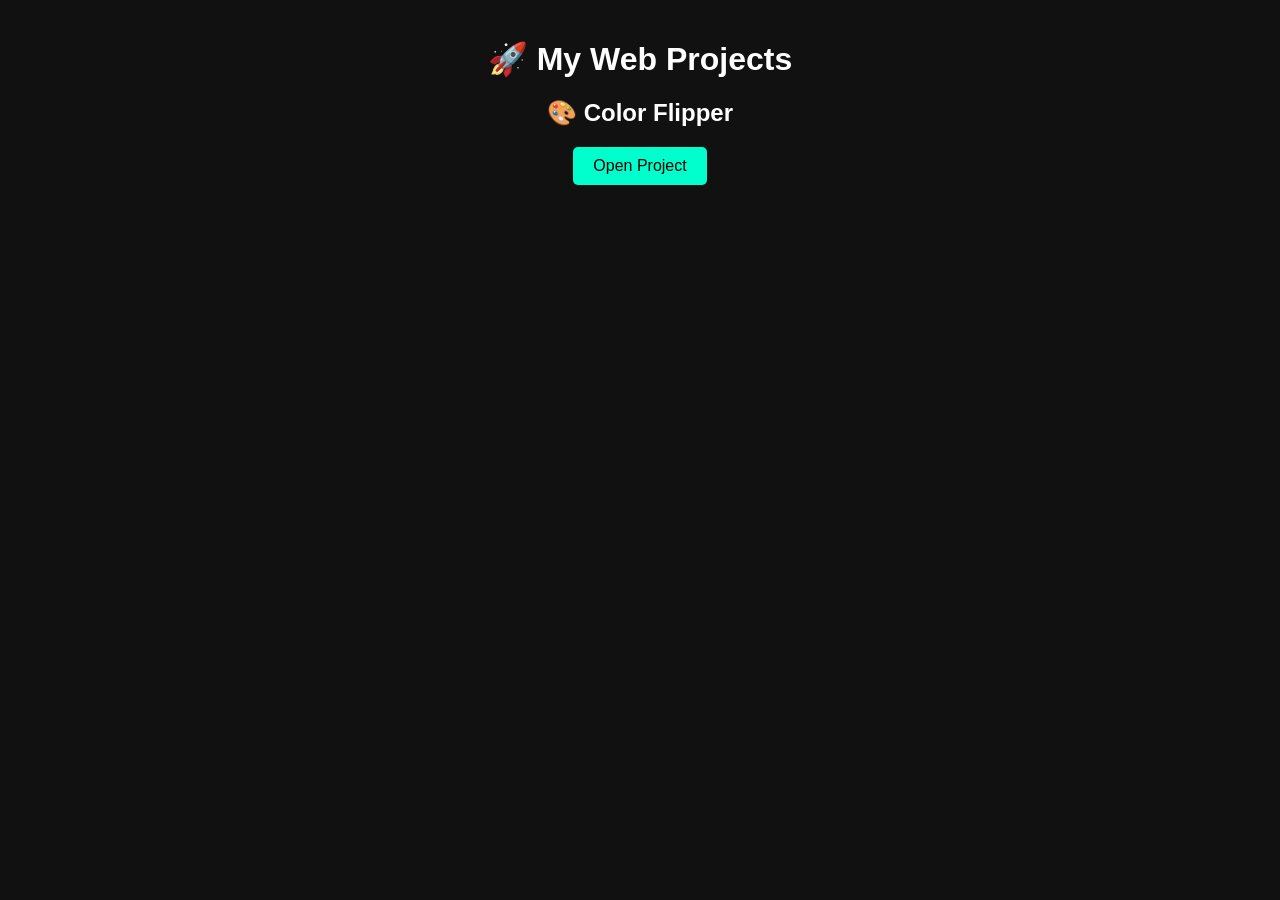
==== index.html @ 4b4d39d6 "HTML File" ====
<!DOCTYPE html>
<html lang="en">
<head>
  <meta charset="UTF-8">
  <title>My Web Projects</title>
  <style>
    body {
      font-family: Arial;
      text-align: center;
      background: #111;
      color: #fff;
    }
    h1 {
      margin-top: 40px;
    }
    .project {
      margin: 20px;
    }
    a {
      display: inline-block;
      padding: 10px 20px;
      background: #00ffcc;
      color: #000;
      text-decoration: none;
      border-radius: 5px;
    }
  </style>
</head>
<body>

  <h1>🚀 My Web Projects</h1>

  <div class="project">
    <h2>🎨 Color Flipper</h2>
    <a href="js-projects/color-flipper/index.html">Open Project</a>
  </div>

</body>
</html>
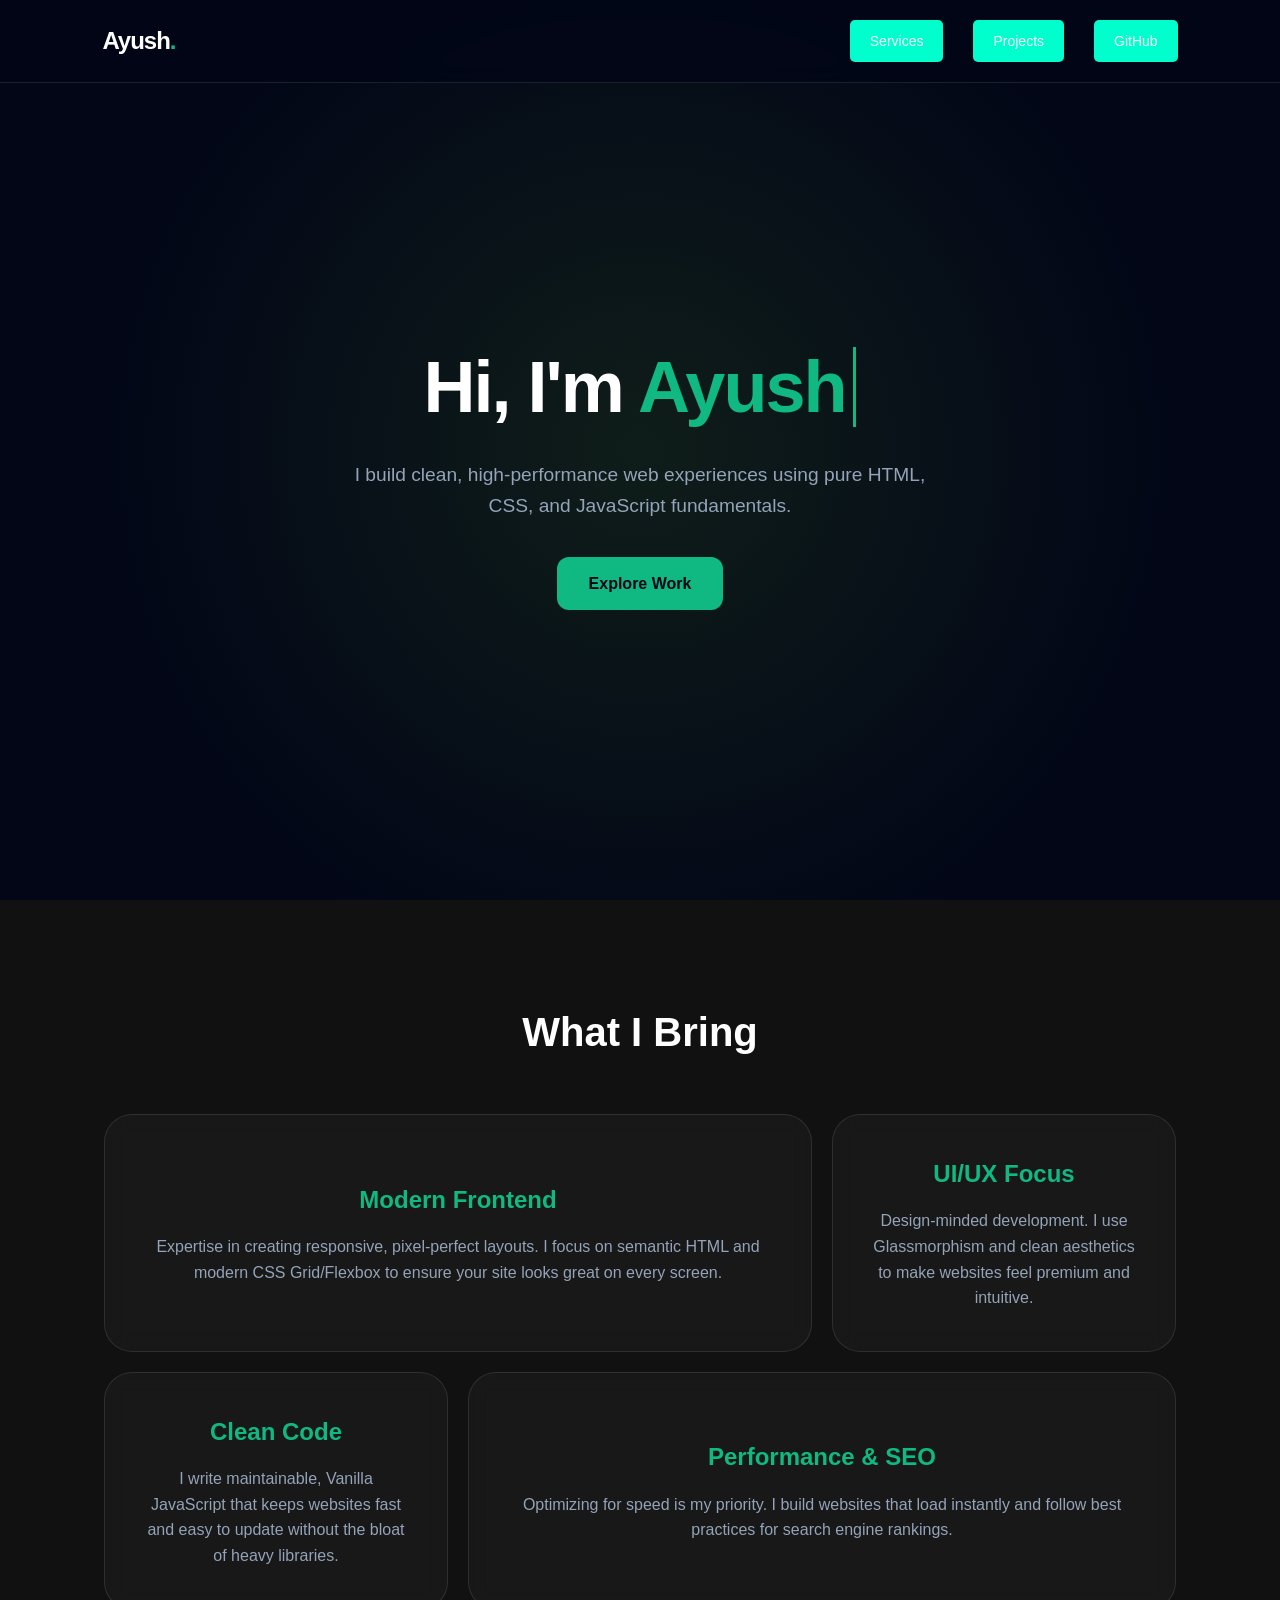
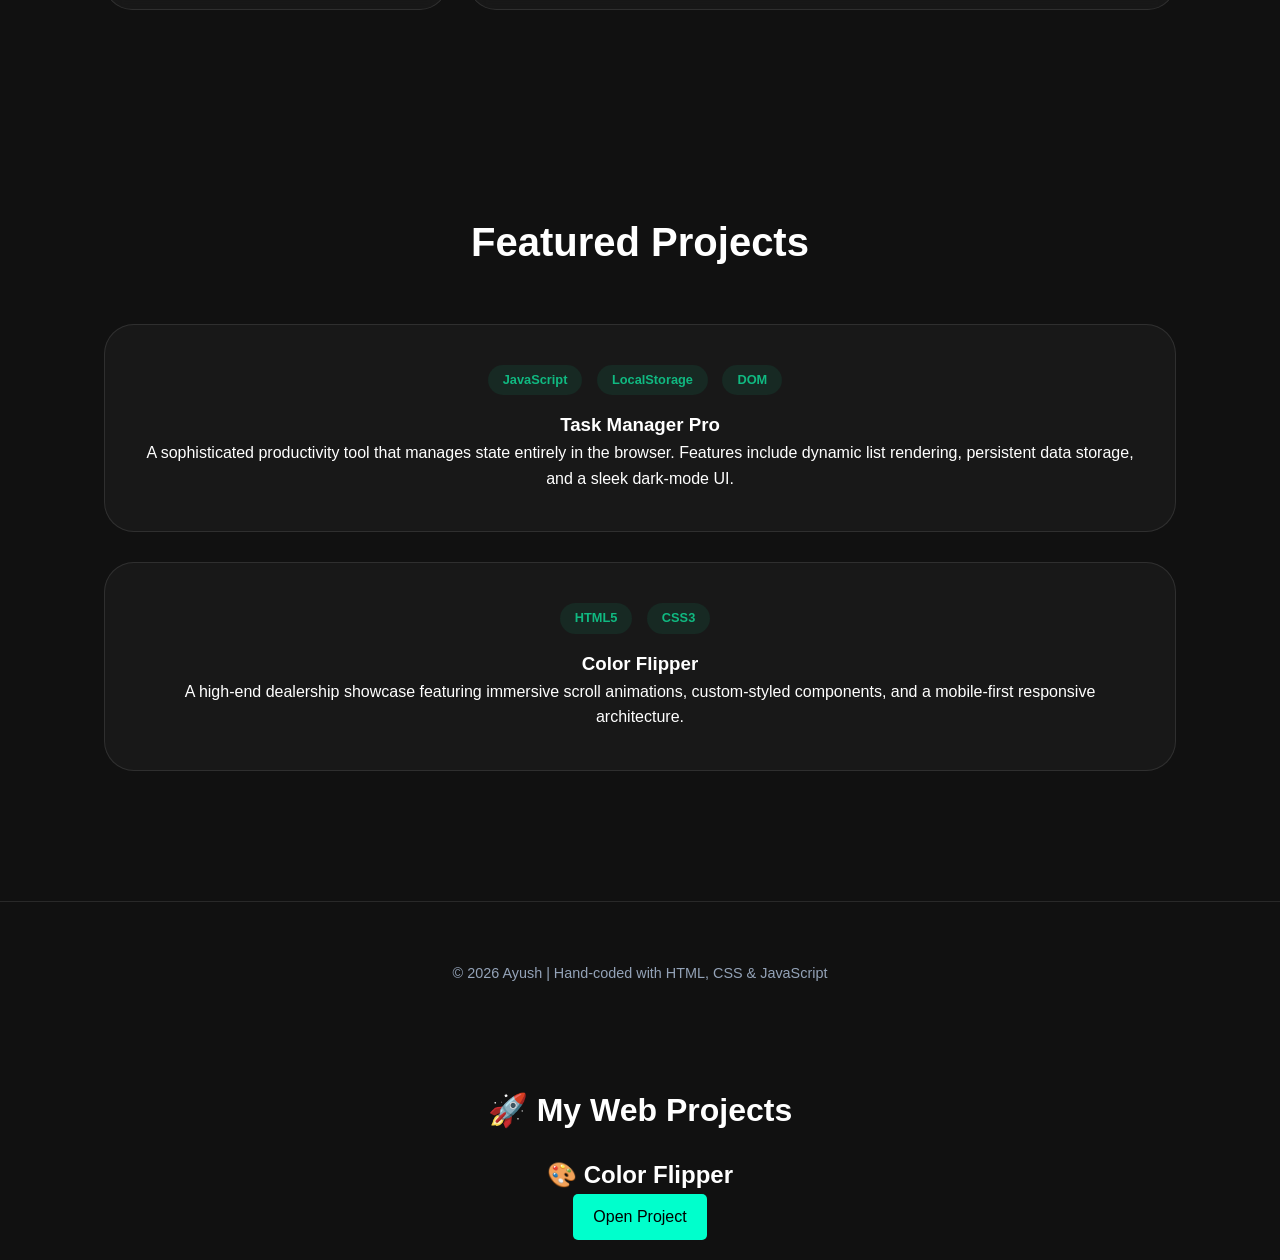
==== commit 336d797a: "HTML File" ====
--- a/index.html
+++ b/index.html
@@ -1,4 +1,371 @@
 <!DOCTYPE html>
+<html lang="en">
+
+<head>
+  <meta charset="UTF-8">
+  <meta name="viewport" content="width=device-width, initial-scale=1.0">
+  <title>Ayush | Frontend Developer Portfolio</title>
+  <style>
+    :root {
+      --bg-dark: #020617;
+      --accent-green: #10b981;
+      --text-main: #f8fafc;
+      --text-muted: #94a3b8;
+      --glass-bg: rgba(255, 255, 255, 0.03);
+      --glass-border: rgba(255, 255, 255, 0.1);
+      --card-hover: rgba(255, 255, 255, 0.07);
+    }
+
+    * {
+      margin: 0;
+      padding: 0;
+      box-sizing: border-box;
+      font-family: 'Inter', -apple-system, BlinkMacSystemFont, 'Segoe UI', Roboto, sans-serif;
+    }
+
+    html {
+      scroll-behavior: smooth;
+    }
+
+    body {
+      background-color: var(--bg-dark);
+      color: var(--text-main);
+      line-height: 1.6;
+      overflow-x: hidden;
+    }
+
+    nav {
+      display: flex;
+      justify-content: space-between;
+      align-items: center;
+      padding: 20px 8%;
+      position: fixed;
+      width: 100%;
+      top: 0;
+      z-index: 1000;
+      background: rgba(2, 6, 23, 0.8);
+      backdrop-filter: blur(12px);
+      border-bottom: 1px solid var(--glass-border);
+    }
+
+    nav h2 {
+      font-weight: 800;
+      letter-spacing: -1px;
+    }
+
+    nav h2 span {
+      color: var(--accent-green);
+    }
+
+    nav ul {
+      display: flex;
+      list-style: none;
+    }
+
+    nav ul li {
+      margin-left: 30px;
+    }
+
+    nav ul li a {
+      text-decoration: none;
+      color: var(--text-main);
+      font-size: 14px;
+      font-weight: 500;
+      transition: 0.3s;
+    }
+
+    nav ul li a:hover {
+      color: var(--accent-green);
+    }
+
+    .hero {
+      height: 100vh;
+      display: flex;
+      flex-direction: column;
+      justify-content: center;
+      align-items: center;
+      text-align: center;
+      padding: 0 20px;
+      background: radial-gradient(circle at center, #064e3b33 0%, #020617 70%);
+    }
+
+    .hero h1 {
+      font-size: clamp(2.5rem, 8vw, 4.5rem);
+      font-weight: 800;
+      margin-bottom: 15px;
+      letter-spacing: -2px;
+    }
+
+    #name-text {
+      color: var(--accent-green);
+      border-right: 3px solid var(--accent-green);
+      padding-right: 8px;
+      animation: blink 0.7s infinite;
+    }
+
+    @keyframes blink {
+      50% {
+        border-color: transparent;
+      }
+    }
+
+    .hero p {
+      color: var(--text-muted);
+      max-width: 600px;
+      font-size: 1.2rem;
+      margin-bottom: 35px;
+    }
+
+    .btn {
+      padding: 14px 32px;
+      border-radius: 12px;
+      text-decoration: none;
+      font-weight: 700;
+      transition: all 0.4s ease;
+      display: inline-block;
+      background-color: var(--accent-green);
+      color: #020617;
+    }
+
+    .btn:hover {
+      box-shadow: 0 0 30px rgba(16, 185, 129, 0.4);
+      transform: translateY(-3px);
+    }
+
+    .container {
+      max-width: 1200px;
+      margin: 0 auto;
+      padding: 100px 5%;
+    }
+
+    .section-title {
+      font-size: 2.5rem;
+      margin-bottom: 50px;
+      font-weight: 800;
+      text-align: center;
+    }
+
+    .bento-grid {
+      display: grid;
+      grid-template-columns: repeat(3, 1fr);
+      grid-auto-rows: minmax(200px, auto);
+      gap: 20px;
+    }
+
+    .card {
+      background: var(--glass-bg);
+      border: 1px solid var(--glass-border);
+      padding: 40px;
+      border-radius: 28px;
+      backdrop-filter: blur(10px);
+      transition: 0.4s ease;
+      display: flex;
+      flex-direction: column;
+      justify-content: center;
+    }
+
+    .card:hover {
+      background: var(--card-hover);
+      border-color: var(--accent-green);
+      transform: translateY(-5px);
+    }
+
+    .card h3 {
+      margin-bottom: 15px;
+      color: var(--accent-green);
+      font-size: 1.5rem;
+    }
+
+    .card p {
+      color: var(--text-muted);
+      font-size: 1rem;
+    }
+
+    .card-wide {
+      grid-column: span 2;
+    }
+
+    .card-tall {
+      grid-row: span 2;
+    }
+
+    .project-card {
+      background: var(--glass-bg);
+      border: 1px solid var(--glass-border);
+      border-radius: 30px;
+      padding: 40px;
+      margin-bottom: 30px;
+      transition: 0.4s;
+      text-decoration: none;
+      color: inherit;
+      display: block;
+    }
+
+    .project-card:hover {
+      background: var(--card-hover);
+      border-color: var(--accent-green);
+    }
+
+    .tech-pill {
+      display: inline-block;
+      padding: 5px 15px;
+      background: rgba(16, 185, 129, 0.1);
+      color: var(--accent-green);
+      border-radius: 100px;
+      font-size: 0.8rem;
+      font-weight: 600;
+      margin-right: 10px;
+      margin-bottom: 15px;
+    }
+
+    footer {
+      text-align: center;
+      padding: 60px 20px;
+      border-top: 1px solid var(--glass-border);
+      color: var(--text-muted);
+      font-size: 0.9rem;
+    }
+
+    @media (max-width: 900px) {
+      .bento-grid {
+        grid-template-columns: 1fr;
+      }
+
+      .card-wide {
+        grid-column: span 1;
+      }
+
+      nav ul {
+        display: none;
+      }
+
+      /* Simplified for mobile */
+    }
+  </style>
+</head>
+
+<body>
+
+  <nav>
+    <h2>Ayush<span>.</span></h2>
+    <ul>
+      <li><a href="#about">Services</a></li>
+      <li><a href="#work">Projects</a></li>
+      <li><a href="https://github.com" target="_blank">GitHub</a></li>
+    </ul>
+  </nav>
+
+  <section class="hero">
+    <h1>Hi, I'm <span id="name-text"></span></h1>
+    <p>I build clean, high-performance web experiences using pure HTML, CSS, and JavaScript fundamentals.</p>
+    <div>
+      <a href="#work" class="btn">Explore Work</a>
+    </div>
+  </section>
+
+  <div class="container" id="about">
+    <h2 class="section-title">What I Bring</h2>
+    <div class="bento-grid">
+
+      <div class="card card-wide">
+        <h3>Modern Frontend</h3>
+        <p>Expertise in creating responsive, pixel-perfect layouts. I focus on semantic HTML and modern CSS Grid/Flexbox
+          to ensure your site looks great on every screen.</p>
+      </div>
+
+      <div class="card">
+        <h3>UI/UX Focus</h3>
+        <p>Design-minded development. I use Glassmorphism and clean aesthetics to make websites feel premium and
+          intuitive.</p>
+      </div>
+
+      <div class="card">
+        <h3>Clean Code</h3>
+        <p>I write maintainable, Vanilla JavaScript that keeps websites fast and easy to update without the bloat of
+          heavy libraries.</p>
+      </div>
+
+      <div class="card card-wide">
+        <h3>Performance & SEO</h3>
+        <p>Optimizing for speed is my priority. I build websites that load instantly and follow best practices for
+          search engine rankings.</p>
+      </div>
+
+    </div>
+  </div>
+
+  <div class="container" id="work">
+    <h2 class="section-title">Featured Projects</h2>
+
+    <div class="project-card">
+      <div class="tech-stack">
+        <span class="tech-pill">JavaScript</span>
+        <span class="tech-pill">LocalStorage</span>
+        <span class="tech-pill">DOM</span>
+      </div>
+      <h3>Task Manager Pro</h3>
+      <p>A sophisticated productivity tool that manages state entirely in the browser. Features include dynamic list
+        rendering, persistent data storage, and a sleek dark-mode UI.</p>
+    </div>
+
+    <div class="project-card">
+      <div class="tech-stack">
+        <span class="tech-pill">HTML5</span>
+        <span class="tech-pill">CSS3</span>
+      </div>
+      <h3>Color Flipper</h3>
+      <p>A high-end dealership showcase featuring immersive scroll animations, custom-styled components, and a
+        mobile-first responsive architecture.</p>
+    </div>
+
+  </div>
+
+  <footer>
+    <p>© 2026 Ayush | Hand-coded with HTML, CSS & JavaScript</p>
+  </footer>
+
+  <script>
+    const words = ["Ayush", "a Developer", "a Designer", "a Freelancer"];
+    let wordIndex = 0;
+    let charIndex = 0;
+    let isDeleting = false;
+    const targetElement = document.getElementById("name-text");
+
+    function typeEffect() {
+      const currentWord = words[wordIndex];
+
+      if (isDeleting) {
+
+        targetElement.textContent = currentWord.substring(0, charIndex - 1);
+        charIndex--;
+      } else {
+        // Typing text
+        targetElement.textContent = currentWord.substring(0, charIndex + 1);
+        charIndex++;
+      }
+
+      let typeSpeed = isDeleting ? 60 : 150;
+
+      if (!isDeleting && charIndex === currentWord.length) {
+
+        typeSpeed = 2000;
+        isDeleting = true;
+      } else if (isDeleting && charIndex === 0) {
+
+        isDeleting = false;
+        wordIndex = (wordIndex + 1) % words.length;
+        typeSpeed = 500;
+      }
+
+      setTimeout(typeEffect, typeSpeed);
+    }
+
+    document.addEventListener("DOMContentLoaded", typeEffect);
+  </script>
+
+</body>
+
+</html><!DOCTYPE html>
 <html lang="en">
 <head>
   <meta charset="UTF-8">
@@ -32,7 +399,7 @@
 
   <div class="project">
     <h2>🎨 Color Flipper</h2>
-    <a href="js-projects/color-flipper/index.html">Open Project</a>
+    <a href="js-projects/color-flipper/index.html" target="_blank">Open Project</a>
   </div>
 
 </body>
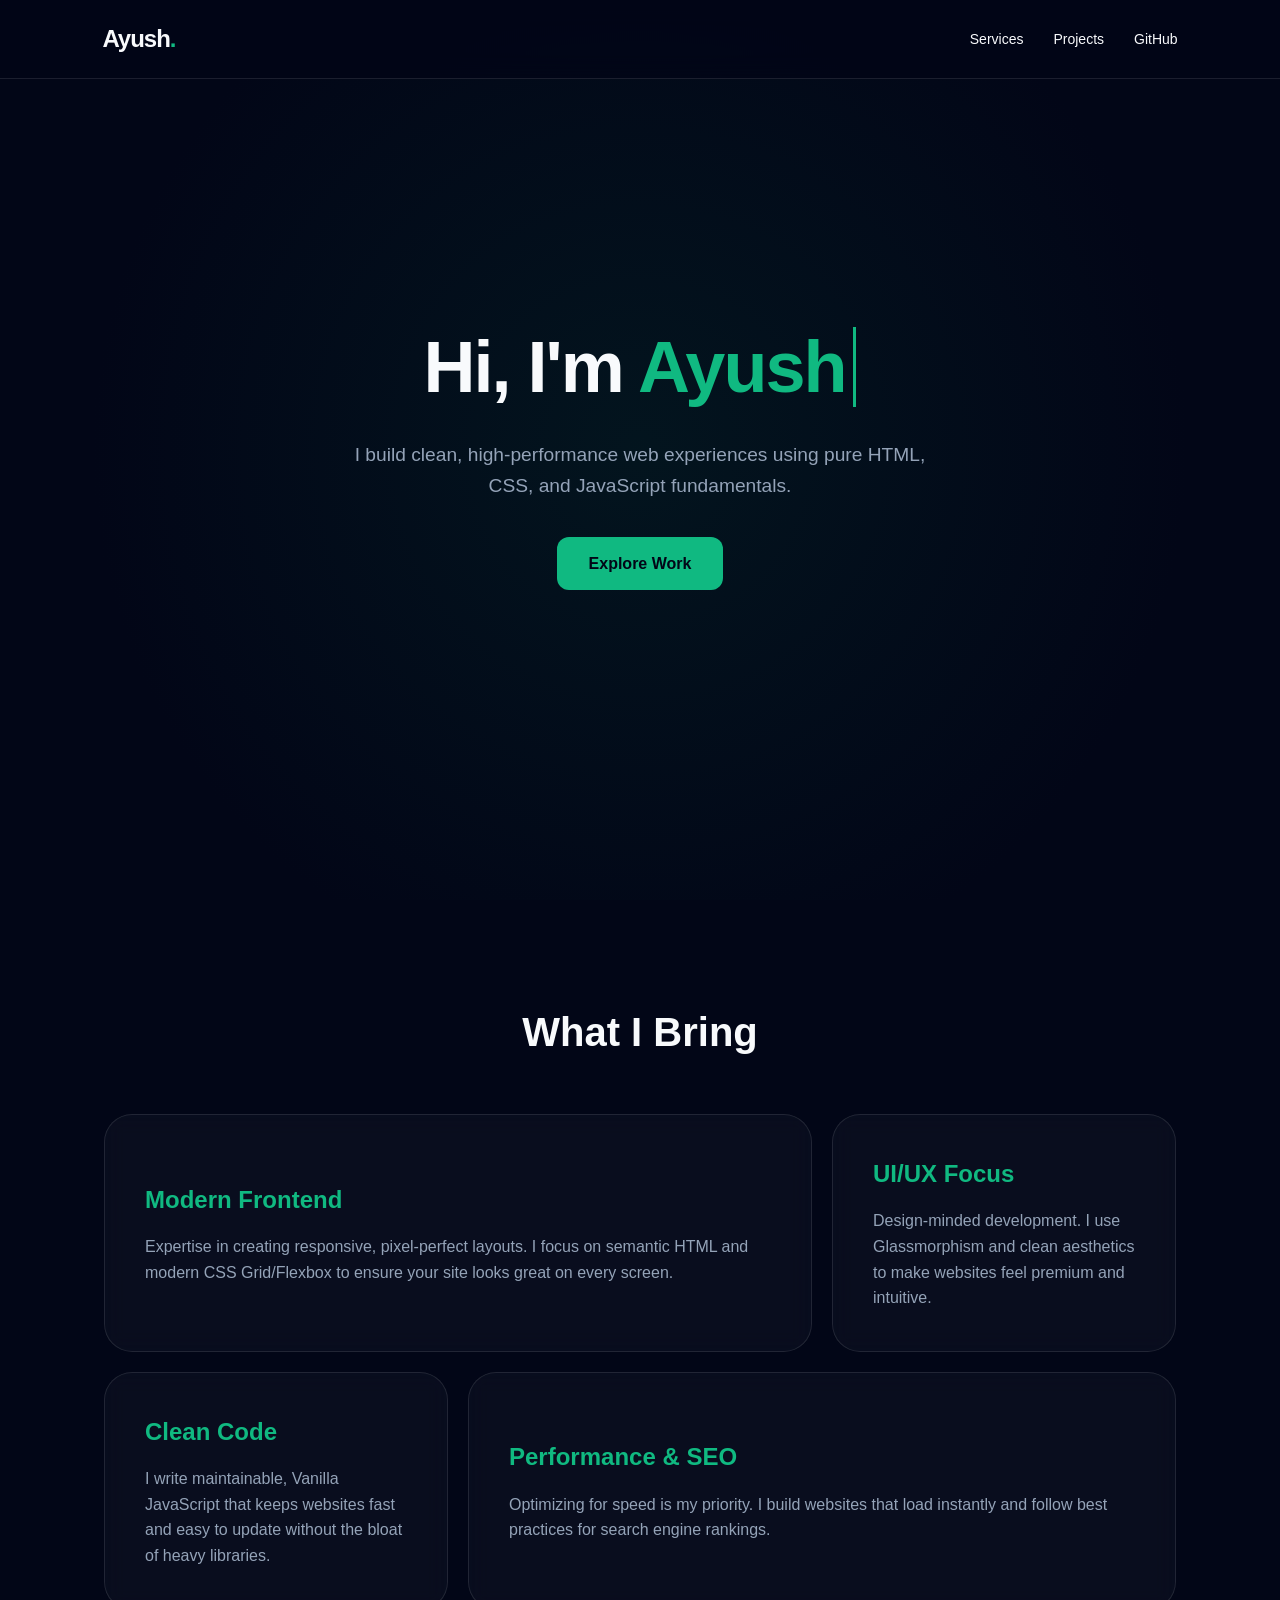
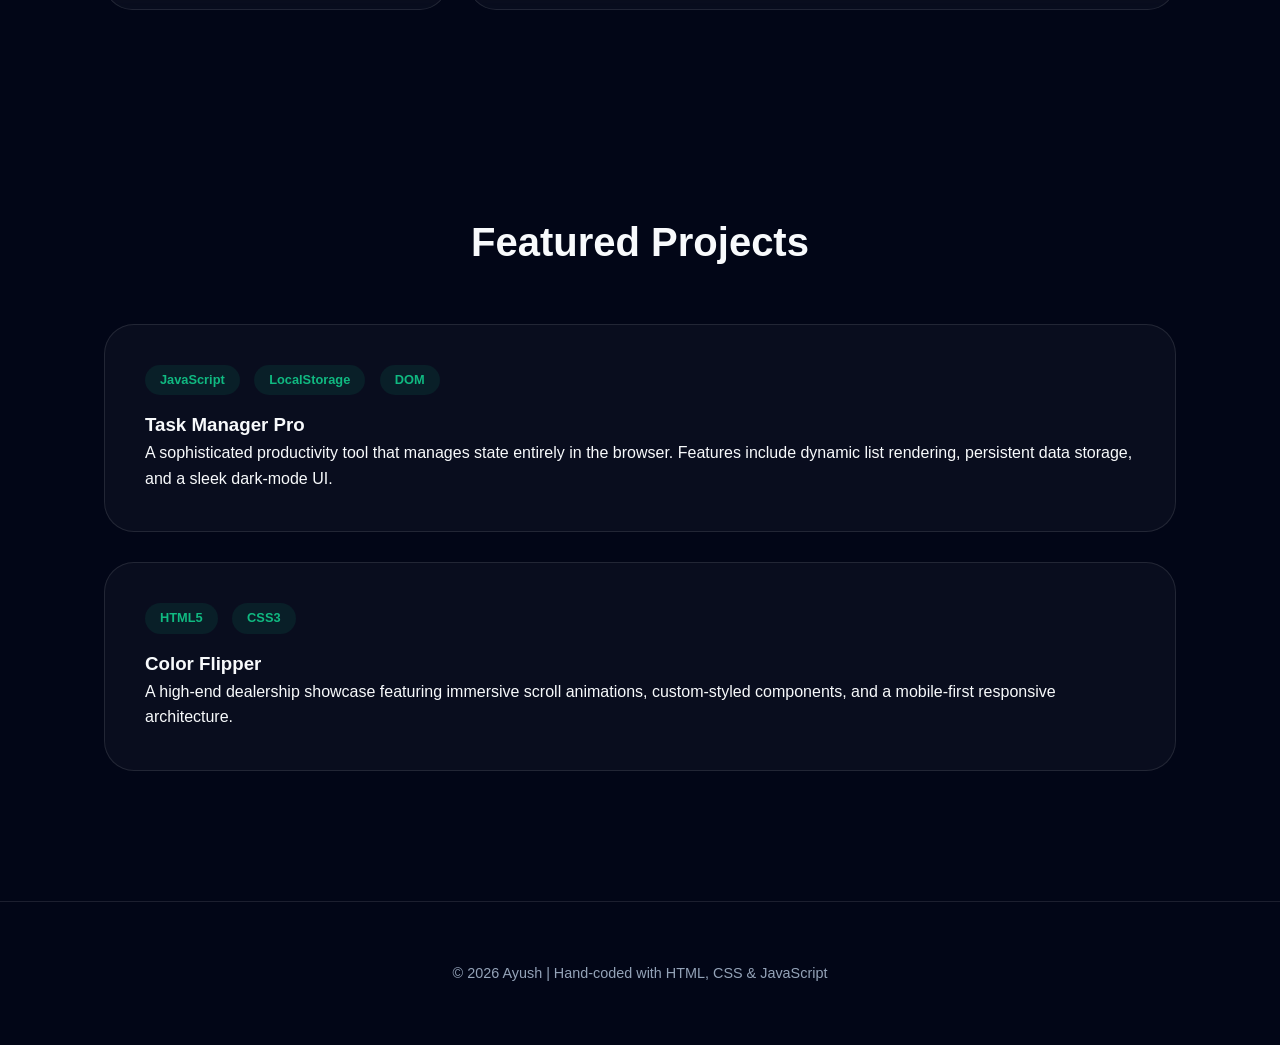
==== commit e2953e14: "HTML File" ====
--- a/index.html
+++ b/index.html
@@ -365,42 +365,4 @@
 
 </body>
 
-</html><!DOCTYPE html>
-<html lang="en">
-<head>
-  <meta charset="UTF-8">
-  <title>My Web Projects</title>
-  <style>
-    body {
-      font-family: Arial;
-      text-align: center;
-      background: #111;
-      color: #fff;
-    }
-    h1 {
-      margin-top: 40px;
-    }
-    .project {
-      margin: 20px;
-    }
-    a {
-      display: inline-block;
-      padding: 10px 20px;
-      background: #00ffcc;
-      color: #000;
-      text-decoration: none;
-      border-radius: 5px;
-    }
-  </style>
-</head>
-<body>
-
-  <h1>🚀 My Web Projects</h1>
-
-  <div class="project">
-    <h2>🎨 Color Flipper</h2>
-    <a href="js-projects/color-flipper/index.html" target="_blank">Open Project</a>
-  </div>
-
-</body>
 </html>
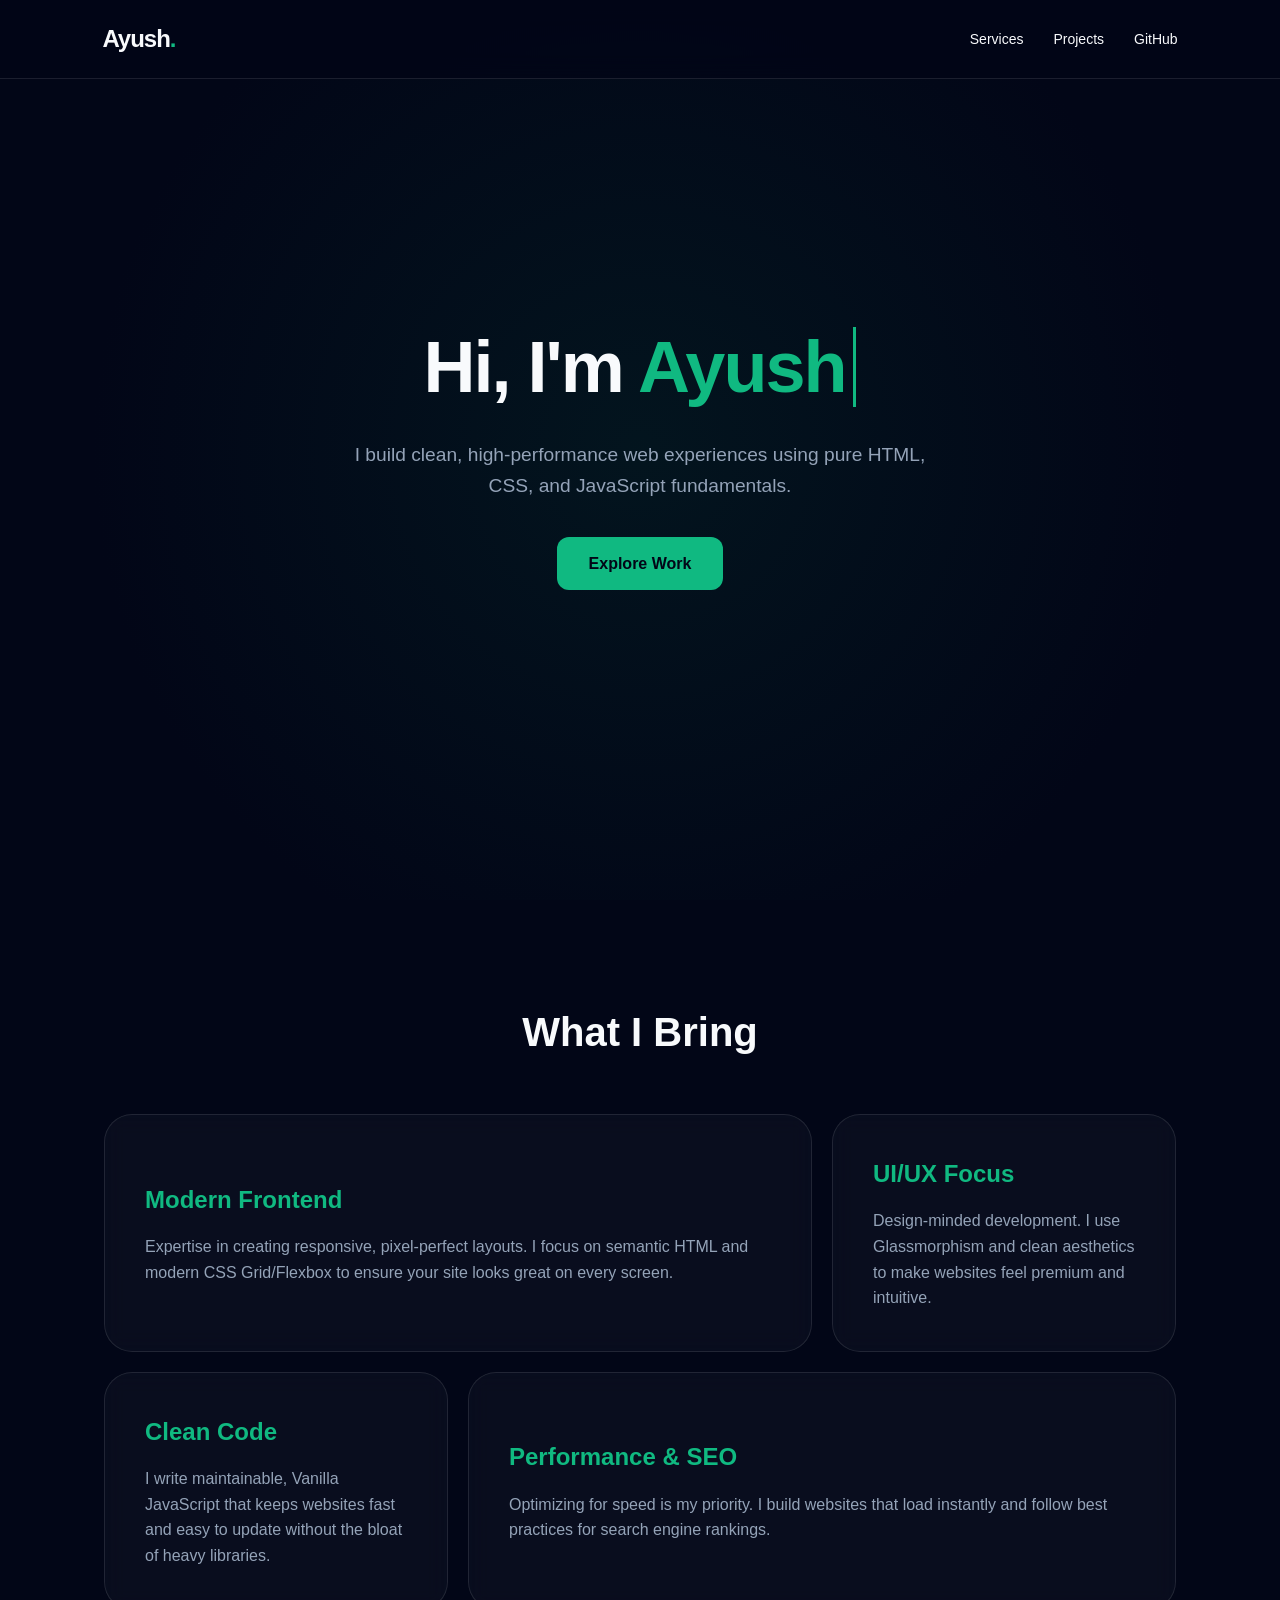
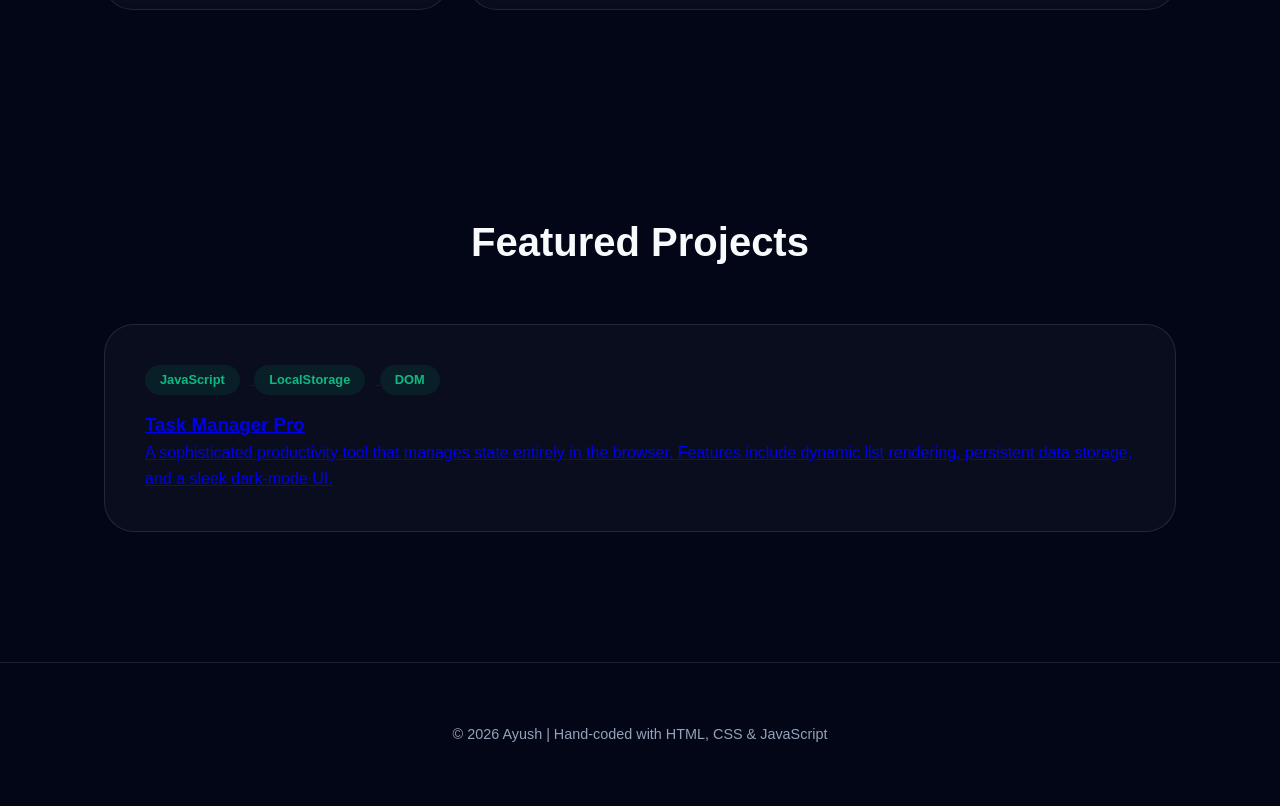
==== commit 72334dc0: "HTML File" ====
--- a/index.html
+++ b/index.html
@@ -251,7 +251,7 @@
     <ul>
       <li><a href="#about">Services</a></li>
       <li><a href="#work">Projects</a></li>
-      <li><a href="https://github.com" target="_blank">GitHub</a></li>
+      <li><a href="https://github.com/Developer-Aisurya" target="_blank">GitHub</a></li>
     </ul>
   </nav>
 
@@ -297,7 +297,8 @@
   <div class="container" id="work">
     <h2 class="section-title">Featured Projects</h2>
 
-    <div class="project-card">
+    <a href = "https://github.com/Developer-Aisurya/My-Web-Projects/tree/main/js-projects/taskflow-pro/index.html">
+      <div class="project-card">
       <div class="tech-stack">
         <span class="tech-pill">JavaScript</span>
         <span class="tech-pill">LocalStorage</span>
@@ -307,16 +308,7 @@
       <p>A sophisticated productivity tool that manages state entirely in the browser. Features include dynamic list
         rendering, persistent data storage, and a sleek dark-mode UI.</p>
     </div>
-
-    <div class="project-card">
-      <div class="tech-stack">
-        <span class="tech-pill">HTML5</span>
-        <span class="tech-pill">CSS3</span>
-      </div>
-      <h3>Color Flipper</h3>
-      <p>A high-end dealership showcase featuring immersive scroll animations, custom-styled components, and a
-        mobile-first responsive architecture.</p>
-    </div>
+    </a>
 
   </div>
 
